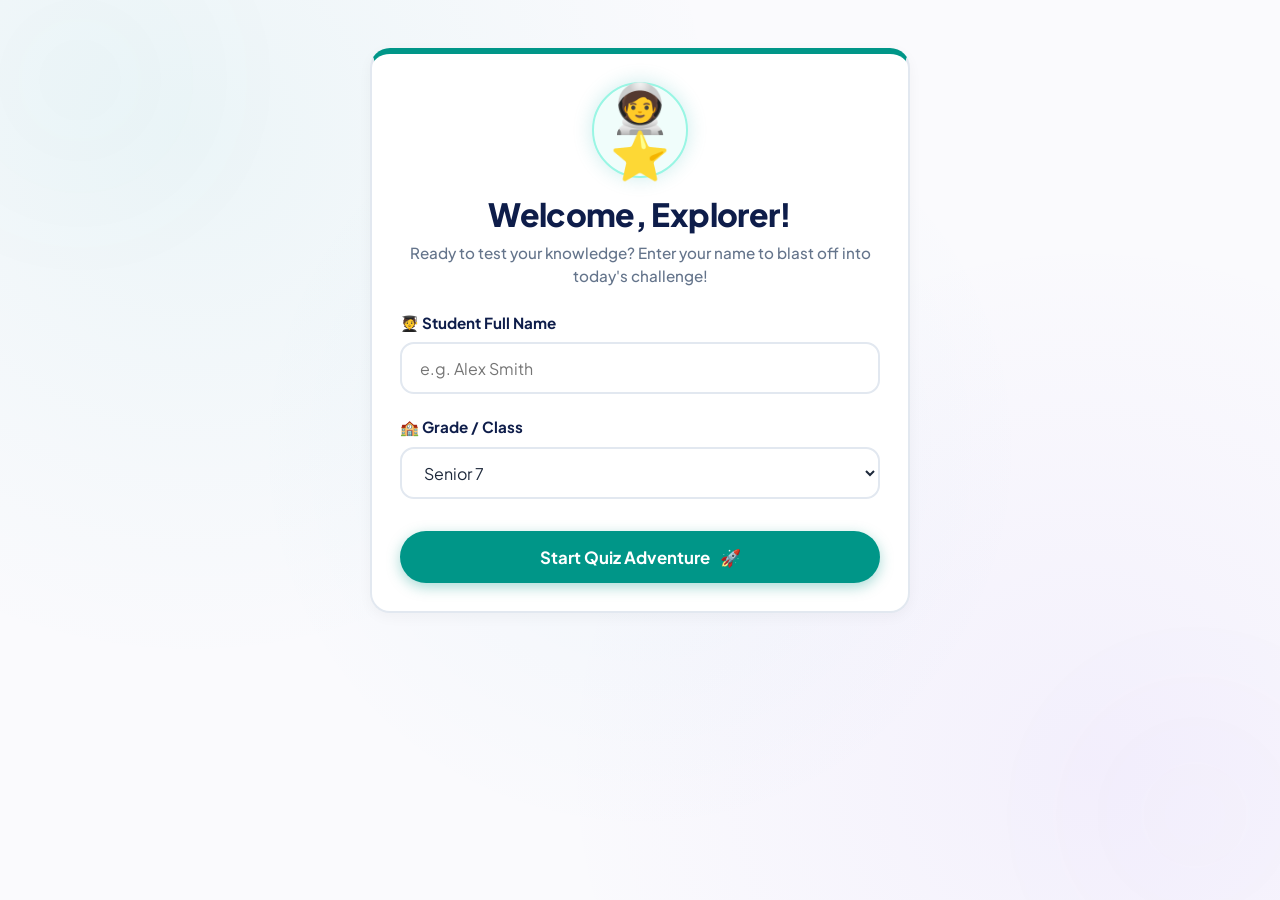
==== index.html @ 83d07d96 "first commit" ====
<!DOCTYPE html>
<html lang="en">
<head>
  <meta charset="UTF-8">
  <meta name="viewport" content="width=device-width, initial-scale=1.0">
  <title>Kids Quiz Platform</title>
  <!-- Stylesheets -->
  <link rel="stylesheet" href="css/main.css">
  <link rel="stylesheet" href="css/shell.css">
</head>
<body>
  <div class="app-wrapper">
    <!-- Student Info Header (Displays active student info) -->
    <header class="app-header student-header animate-pop" id="globalStudentHeader" style="display: none;">
      <div class="student-profile-badge">
        <span class="student-avatar-icon animate-bounce">🧑‍🚀</span>
        <div class="student-meta">
          <span class="student-name-text" id="headerStudentName">Student Explorer</span>
          <span class="student-class-badge" id="headerStudentGrade">Senior 7</span>
        </div>
      </div>
      <div class="header-right-meta">
        <span class="badge badge-primary" id="headerQuizStatus">🚀 Quiz Adventure Active</span>
      </div>
    </header>

    <!-- SCREEN 1: Registration Screen -->
    <section id="registrationScreen" class="screen active animate-pop">
      <div class="card welcome-card">
        <!-- Upgraded Animated Explorer Icon -->
        <div class="welcome-avatar-wrapper">
          <div class="welcome-avatar animate-pulse-glow">🧑‍🚀⭐</div>
        </div>
        <h1>Welcome, Explorer!</h1>
        <p>Ready to test your knowledge? Enter your name to blast off into today's challenge!</p>

        <form id="registrationForm">
          <div class="form-group">
            <label for="studentName" class="form-label">🧑‍🎓 Student Full Name</label>
            <input type="text" id="studentName" class="form-input" placeholder="e.g. Alex Smith" required autocomplete="off">
          </div>

          <div class="form-group">
            <label for="studentGrade" class="form-label">🏫 Grade / Class</label>
            <select id="studentGrade" class="form-select" required>
              <option value="Senior 7" selected>Senior 7</option>
            </select>
          </div>

          <button type="submit" class="btn btn-primary" style="width: 100%; margin-top: 10px;">
            <span>Start Quiz Adventure</span> 🚀
          </button>
        </form>
      </div>
    </section>

    <!-- SCREEN 2: Quiz Host Shell & Runner -->
    <section id="quizRunnerScreen" class="screen animate-pop">
      <div class="card quiz-shell-card">
        <div class="quiz-shell-topbar">
          <div class="student-info-badge">
            <span>👤</span>
            <span id="runnerStudentInfo">Alex (Grade 3)</span>
          </div>

          <div class="quiz-counter" id="runnerQuizCounter">
            Quiz 1 of 1
          </div>
        </div>

        <!-- Global Progress Bar -->
        <div class="progress-container">
          <div id="runnerProgressBar" class="progress-bar-fill"></div>
        </div>

        <!-- Dynamic Quiz iFrame -->
        <div class="iframe-container">
          <iframe id="quizFrame" class="quiz-iframe" title="Interactive Quiz Area"></iframe>
        </div>
      </div>
    </section>

    <!-- SCREEN 3: Celebration & Final Results -->
    <section id="completionScreen" class="screen animate-pop">
      <div class="card completion-card">
        <div class="trophy-icon animate-bounce">🏆</div>
        <h1>Fantastic Job!</h1>
        <p id="completionStudentName">You completed all quizzes successfully!</p>

        <div class="score-summary-box">
          <div class="score-big" id="finalScoreDisplay">10 / 10</div>
          <div style="font-weight: 800; color: var(--accent-green-dark);" id="finalPercentageDisplay">100% Score</div>

          <div class="breakdown-list" id="finalBreakdownList">
            <!-- Quiz breakdown items inserted dynamically -->
          </div>
        </div>

        <div class="completion-actions">
          <button id="nextStudentBtn" class="btn btn-primary">
            New Student / Start Over 🔄
          </button>
          <a href="admin.html" class="btn btn-outline">
            View All Results in Admin 📊
          </a>
        </div>
      </div>
    </section>
  </div>

  <!-- Core Platform Scripts -->
  <script src="config.js"></script>
  <script src="quizzes/manifest.js"></script>
  <script src="js/storage.js"></script>
  <script src="js/export.js"></script>
  <script src="js/shell.js"></script>
</body>
</html>
---- css/main.css ----
/* ==========================================================================
   Design System & UI Specification: Children's Tech Academy
   ========================================================================== */

@import url('https://fonts.googleapis.com/css2?family=Outfit:wght@400;500;600;700;800&family=Plus+Jakarta+Sans:wght@400;500;600;700;800&family=JetBrains+Mono:wght@500;700&display=swap');

:root {
  /* 1. Brand & Foundation Colors */
  --brand-primary: #0E1D4A;       /* Deep Space Navy */
  --brand-accent: #009688;        /* Teal / University Cyan */
  --brand-accent-hover: #00A896;
  --canvas-bg: #FAFAFD;           /* Main Application Canvas */
  --card-surface: #FFFFFF;        /* Default container surface */
  --border-standard: #E2E8F0;     /* Default neutral outline */
  --text-primary: #1E293B;        /* Slate-800 High-legibility */
  --text-muted: #64748B;          /* Slate-500 */

  /* 2. Semantic Step & Module Color Matrix */
  --module-01-accent: #0CA6A3;
  --module-01-bg: #F0FDFB;
  --module-01-border: #99F6E4;

  --module-02-accent: #0284C7;
  --module-02-bg: #F0F9FF;
  --module-02-border: #BAE6FD;

  --module-03-accent: #7C3AED;
  --module-03-bg: #F5F3FF;
  --module-03-border: #DDD6FE;

  --module-04-accent: #E11D48;
  --module-04-bg: #FFF1F2;
  --module-04-border: #FECDD3;

  --module-05-accent: #EA580C;
  --module-05-bg: #FFF7ED;
  --module-05-border: #FED7AA;

  --module-06-accent: #16A34A;
  --module-06-bg: #F0FDF4;
  --module-06-border: #BBF7D0;

  /* Aliases for core platform */
  --primary: var(--brand-accent);
  --primary-dark: #00796B;
  --primary-light: var(--module-01-bg);
  --secondary: var(--module-05-accent);
  --accent-green: var(--module-06-accent);
  --accent-green-dark: #15803D;
  --accent-coral: var(--module-04-accent);
  
  --shadow-sm: 0 2px 4px rgba(14, 29, 74, 0.04);
  --shadow-md: 0 4px 14px 0 rgba(0, 0, 0, 0.04);
  --shadow-lg: 0 8px 20px 0 rgba(0, 0, 0, 0.08);
  --shadow-card: 0 10px 25px -5px rgba(14, 29, 74, 0.06), 0 8px 10px -6px rgba(14, 29, 74, 0.04);
  
  --radius-sm: 8px;
  --radius-md: 14px;
  --radius-lg: 20px; /* 1.25rem per spec */
  --radius-full: 9999px;
  
  --font-family: 'Plus Jakarta Sans', 'Outfit', system-ui, -apple-system, sans-serif;
  --font-mono: 'JetBrains Mono', monospace;
}

* {
  box-sizing: border-box;
  margin: 0;
  padding: 0;
}

body {
  font-family: var(--font-family);
  background-color: var(--canvas-bg);
  background-image: 
    radial-gradient(circle at 15% 15%, rgba(12, 166, 163, 0.06) 0%, transparent 40%),
    radial-gradient(circle at 85% 85%, rgba(124, 58, 237, 0.05) 0%, transparent 40%),
    radial-gradient(circle at 50% 50%, rgba(2, 132, 199, 0.04) 0%, transparent 50%);
  color: var(--text-primary);
  min-height: 100vh;
  display: flex;
  flex-direction: column;
  line-height: 1.5;
  -webkit-font-smoothing: antialiased;
}

/* ==========================================================================
   Typography & Scale Hierarchy
   ========================================================================== */

h1, h2, h3, h4 {
  font-weight: 800;
  color: var(--brand-primary);
  letter-spacing: -0.02em;
}

h1 {
  font-size: 2rem; /* 32px per spec */
  line-height: 1.25;
}

h2 {
  font-size: 1.5rem; /* 24px per spec */
  font-weight: 700;
}

h3 {
  font-size: 1.125rem; /* 18px per spec */
  font-weight: 700;
}

p {
  color: var(--text-muted);
  font-size: 0.95rem; /* 15px per spec */
  font-weight: 500;
}

/* ==========================================================================
   Common Interactive Elements & Buttons
   ========================================================================== */

.btn {
  display: inline-flex;
  align-items: center;
  justify-content: center;
  gap: 10px;
  min-height: 52px;
  padding: 14px 28px;
  font-size: 1.05rem;
  font-weight: 700;
  border-radius: var(--radius-full);
  border: none;
  cursor: pointer;
  transition: transform 0.2s cubic-bezier(0.34, 1.56, 0.64, 1), box-shadow 0.2s ease, background-color 0.2s ease;
  user-select: none;
  text-decoration: none;
  font-family: inherit;
}

.btn:hover {
  transform: translateY(-2px);
}

.btn:active {
  transform: translateY(1px) scale(0.98);
}

.btn-primary {
  background: var(--brand-accent);
  color: #FFFFFF;
  box-shadow: 0 4px 14px rgba(0, 150, 136, 0.35);
}

.btn-primary:hover {
  background: var(--brand-accent-hover);
  box-shadow: 0 6px 20px rgba(0, 150, 136, 0.45);
}

.btn-secondary {
  background: var(--module-05-accent);
  color: #FFFFFF;
  box-shadow: 0 4px 14px rgba(234, 88, 12, 0.35);
}

.btn-secondary:hover {
  background: #C2410C;
}

.btn-success {
  background: var(--module-06-accent);
  color: #FFFFFF;
  box-shadow: 0 4px 14px rgba(22, 163, 74, 0.35);
}

.btn-success:hover {
  background: #15803D;
}

.btn-outline {
  background: #FFFFFF;
  border: 2px solid var(--border-standard);
  color: var(--text-primary);
  font-weight: 600;
}

.btn-outline:hover {
  background: var(--canvas-bg);
  border-color: var(--brand-accent);
  color: var(--brand-accent);
}

/* ==========================================================================
   Card & Container Layouts (per DESIGN_SYSTEM.md)
   ========================================================================== */

.card, .edu-card {
  background-color: var(--card-surface);
  border-radius: var(--radius-lg); /* 1.25rem / 20px */
  border: 2px solid var(--border-standard);
  box-shadow: 0 4px 14px 0 rgba(0, 0, 0, 0.04);
  padding: 1.75rem;
  position: relative;
  overflow: hidden;
  transition: transform 0.2s ease, box-shadow 0.2s ease, border-color 0.2s ease;
}

.card:hover, .edu-card:hover {
  box-shadow: 0 8px 24px 0 rgba(14, 29, 74, 0.08);
}

/* Step / Module Badges */
.badge {
  display: inline-flex;
  align-items: center;
  gap: 6px;
  padding: 6px 16px;
  border-radius: var(--radius-full);
  font-size: 0.9rem;
  font-weight: 800; /* ExtraBold */
  letter-spacing: 0.02em;
}

.badge-primary {
  background: var(--module-01-bg);
  color: var(--module-01-accent);
  border: 1px solid var(--module-01-border);
}

.badge-blue {
  background: var(--module-02-bg);
  color: var(--module-02-accent);
  border: 1px solid var(--module-02-border);
}

.badge-purple {
  background: var(--module-03-bg);
  color: var(--module-03-accent);
  border: 1px solid var(--module-03-border);
}

.badge-success {
  background: var(--module-06-bg);
  color: var(--module-06-accent);
  border: 1px solid var(--module-06-border);
}

/* ==========================================================================
   Form Controls
   ========================================================================== */

.form-group {
  display: flex;
  flex-direction: column;
  gap: 8px;
  margin-bottom: 22px;
  text-align: left;
}

.form-label {
  font-weight: 700;
  font-size: 0.95rem;
  color: var(--brand-primary);
}

.form-input, .form-select {
  width: 100%;
  min-height: 52px;
  padding: 12px 18px;
  border: 2px solid var(--border-standard);
  border-radius: var(--radius-md);
  font-size: 1rem;
  font-family: inherit;
  color: var(--text-primary);
  background-color: #FFFFFF;
  transition: border-color 0.2s, box-shadow 0.2s, background-color 0.2s;
}

.form-input:focus, .form-select:focus {
  outline: none;
  border-color: var(--brand-accent);
  background-color: #FFFFFF;
  box-shadow: 0 0 0 4px rgba(0, 150, 136, 0.15);
}

/* Code & Tech Values */
.tech-val {
  font-family: var(--font-mono);
  background: var(--canvas-bg);
  padding: 3px 8px;
  border-radius: var(--radius-sm);
  border: 1px solid var(--border-standard);
  font-size: 0.9em;
}

/* ==========================================================================
   Advanced Playful Animations & Micro-Interactions
   ========================================================================== */

@keyframes popIn {
  0% {
    opacity: 0;
    transform: scale(0.92) translateY(14px);
  }
  70% {
    transform: scale(1.02) translateY(-2px);
  }
  100% {
    opacity: 1;
    transform: scale(1) translateY(0);
  }
}

@keyframes bounceSlow {
  0%, 100% { transform: translateY(0); }
  50% { transform: translateY(-3px); }
}

@keyframes pulseGlow {
  0%, 100% {
    filter: drop-shadow(0 0 6px rgba(0, 150, 136, 0.25));
  }
  50% {
    filter: drop-shadow(0 0 12px rgba(2, 132, 199, 0.4));
  }
}

@keyframes floatGentle {
  0%, 100% { transform: translateY(0); }
  50% { transform: translateY(-3px); }
}

@keyframes shimmer {
  0% { background-position: -200% 0; }
  100% { background-position: 200% 0; }
}

.animate-pop {
  animation: popIn 0.35s ease-out forwards;
}

.animate-bounce,
.animate-pulse-glow,
.animate-float {
  animation: none !important;
  transform: none !important;
}

/* Static clean background styling */
body::before, body::after {
  content: "";
  position: fixed;
  border-radius: 50%;
  pointer-events: none;
  z-index: -1;
  opacity: 0.25;
  filter: blur(80px);
}

body::before {
  width: 320px;
  height: 320px;
  top: -80px;
  left: -80px;
  background: radial-gradient(circle, rgba(12, 166, 163, 0.2) 0%, transparent 70%);
}

body::after {
  width: 350px;
  height: 350px;
  bottom: -90px;
  right: -90px;
  background: radial-gradient(circle, rgba(124, 58, 237, 0.15) 0%, transparent 70%);
}

/* Accessibility - Reduced Motion */
@media (prefers-reduced-motion: reduce) {
  * {
    animation-duration: 0.01ms !important;
    transition-duration: 0.01ms !important;
  }
  body::before, body::after {
    display: none;
  }
}
---- css/shell.css ----
/* ==========================================================================
   Shell Layout & Multi-Screen Container
   ========================================================================== */

.app-wrapper {
  max-width: 960px;
  width: 94%;
  margin: 28px auto;
  flex: 1;
  display: flex;
  flex-direction: column;
}

.app-header {
  display: flex;
  justify-content: space-between;
  align-items: center;
  margin-bottom: 24px;
  padding: 14px 22px;
  background: #FFFFFF;
  border-radius: var(--radius-lg);
  border: 2px solid var(--border-standard);
  box-shadow: var(--shadow-sm);
}

/* Student-only Top Data Header */
.student-header {
  background: #FFFFFF;
  border: 2px solid var(--module-01-border);
  border-left: 6px solid var(--brand-accent);
}

.student-profile-badge {
  display: flex;
  align-items: center;
  gap: 14px;
}

.student-avatar-icon {
  width: 44px;
  height: 44px;
  border-radius: 50%;
  background: var(--module-01-bg);
  border: 1px solid var(--module-01-border);
  display: flex;
  align-items: center;
  justify-content: center;
  font-size: 1.5rem;
}

.student-meta {
  display: flex;
  flex-direction: column;
  text-align: left;
}

.student-name-text {
  font-size: 1.2rem;
  font-weight: 800;
  color: var(--brand-primary);
  line-height: 1.2;
}

.student-class-badge {
  font-size: 0.85rem;
  font-weight: 700;
  color: var(--brand-accent);
  text-transform: uppercase;
  letter-spacing: 0.05em;
}

.admin-link {
  color: var(--text-primary);
  text-decoration: none;
  font-weight: 700;
  font-size: 0.9rem;
  padding: 8px 18px;
  background: var(--canvas-bg);
  border: 1px solid var(--border-standard);
  border-radius: var(--radius-full);
  transition: all 0.2s ease;
}

.admin-link:hover {
  background: var(--module-01-bg);
  border-color: var(--module-01-accent);
  color: var(--module-01-accent);
}

/* Screens */
.screen {
  display: none;
  width: 100%;
}

.screen.active {
  display: block;
}

/* ==========================================================================
   Screen 1: Welcome & Registration
   ========================================================================== */

.welcome-card {
  text-align: center;
  max-width: 540px;
  margin: 20px auto;
  border-top: 6px solid var(--brand-accent);
}

.welcome-avatar-wrapper {
  display: inline-flex;
  align-items: center;
  justify-content: center;
  width: 96px;
  height: 96px;
  border-radius: 50%;
  background: var(--module-01-bg);
  border: 2px solid var(--module-01-border);
  margin: 0 auto 16px;
  box-shadow: 0 0 20px rgba(12, 166, 163, 0.2);
}

.welcome-avatar {
  font-size: 3rem;
  line-height: 1;
  display: inline-block;
}

.welcome-card h1 {
  margin-bottom: 8px;
}

.welcome-card p {
  margin-bottom: 24px;
}

/* ==========================================================================
   Screen 2: Quiz Host Frame & Progress Header
   ========================================================================== */

.quiz-shell-card {
  padding: 0;
  display: flex;
  flex-direction: column;
  height: 660px;
  min-height: 600px;
  border: 2px solid var(--border-standard);
}

.quiz-shell-topbar {
  padding: 16px 24px;
  background: #FFFFFF;
  border-bottom: 2px solid var(--border-standard);
  display: flex;
  justify-content: space-between;
  align-items: center;
  flex-wrap: wrap;
  gap: 12px;
}

.student-info-badge {
  display: flex;
  align-items: center;
  gap: 8px;
  font-weight: 700;
  font-size: 0.95rem;
  color: var(--brand-primary);
  background: var(--module-02-bg);
  border: 1px solid var(--module-02-border);
  padding: 6px 16px;
  border-radius: var(--radius-full);
}

.quiz-counter {
  font-size: 0.95rem;
  font-weight: 800;
  color: var(--brand-primary);
}

.progress-container {
  width: 100%;
  height: 8px;
  background: var(--border-standard);
  overflow: hidden;
}

.progress-bar-fill {
  height: 100%;
  background: linear-gradient(90deg, var(--module-01-accent) 0%, var(--module-02-accent) 100%);
  width: 0%;
  transition: width 0.4s cubic-bezier(0.4, 0, 0.2, 1);
}

.iframe-container {
  flex: 1;
  width: 100%;
  height: 100%;
  position: relative;
  background: var(--canvas-bg);
}

.quiz-iframe {
  width: 100%;
  height: 100%;
  border: none;
  display: block;
}

/* ==========================================================================
   Screen 3: Completion & Results
   ========================================================================== */

.completion-card {
  text-align: center;
  max-width: 620px;
  margin: 20px auto;
  border-top: 6px solid var(--module-06-accent);
}

.trophy-icon {
  font-size: 4.5rem;
  margin-bottom: 12px;
  display: inline-block;
}

.score-summary-box {
  background: var(--module-01-bg);
  border: 2px solid var(--module-01-border);
  border-radius: var(--radius-lg);
  padding: 24px;
  margin: 24px 0;
}

.score-big {
  font-size: 3.2rem;
  font-weight: 900;
  color: var(--brand-primary);
  line-height: 1;
  margin-bottom: 6px;
  font-family: var(--font-mono);
}

.breakdown-list {
  text-align: left;
  margin-top: 18px;
  display: flex;
  flex-direction: column;
  gap: 10px;
}

.breakdown-item {
  display: flex;
  justify-content: space-between;
  align-items: center;
  padding: 10px 16px;
  background: #FFFFFF;
  border: 1px solid var(--module-01-border);
  border-radius: var(--radius-md);
  font-size: 0.95rem;
}

.completion-actions {
  display: flex;
  justify-content: center;
  gap: 16px;
  margin-top: 24px;
  flex-wrap: wrap;
}
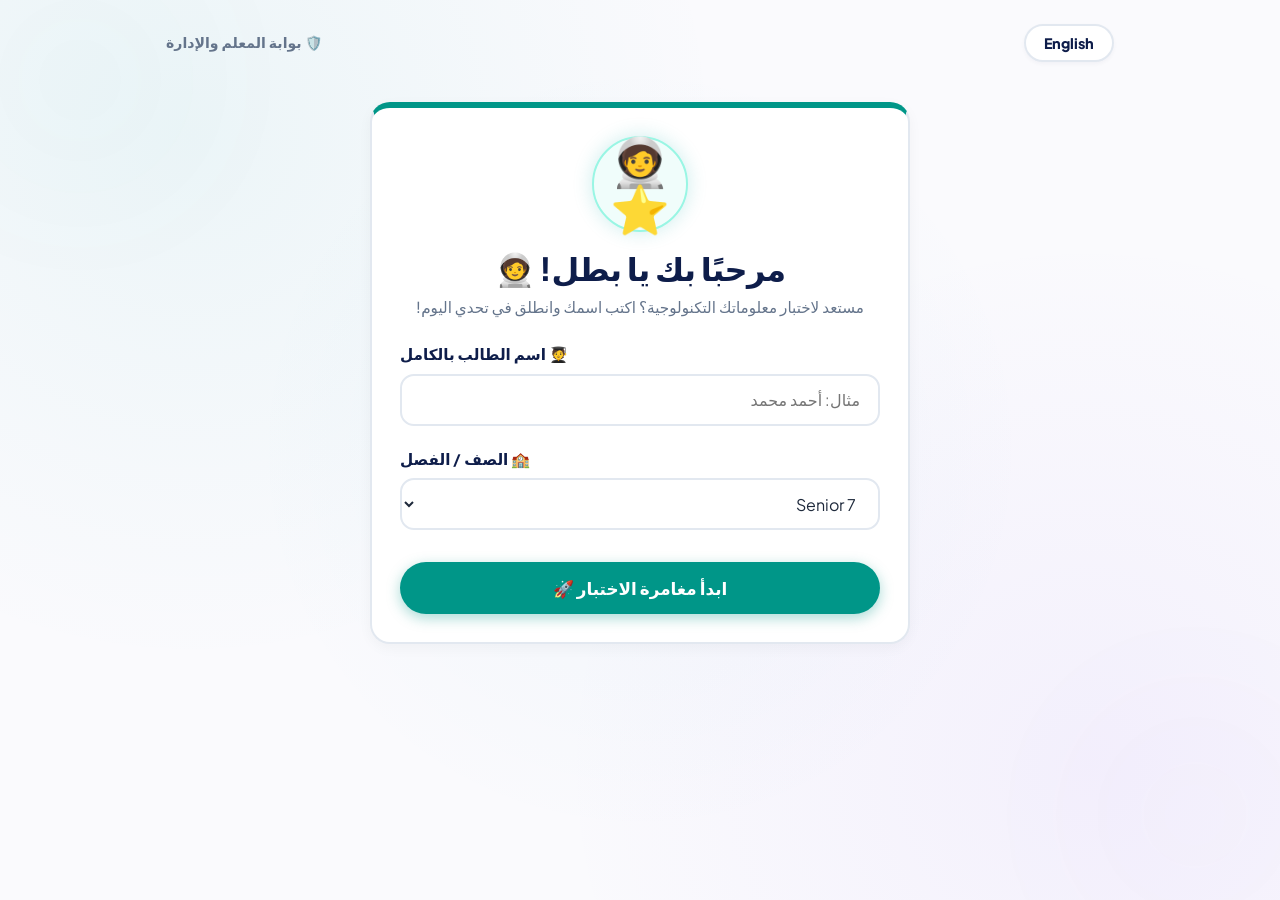
==== commit 14cac696: "feat(i18n): Implement bilingual support for Arabic and English across quizzes - Added centralized i1" ====
--- a/index.html
+++ b/index.html
@@ -1,5 +1,5 @@
 <!DOCTYPE html>
-<html lang="en">
+<html lang="ar" dir="rtl">
 <head>
   <meta charset="UTF-8">
   <meta name="viewport" content="width=device-width, initial-scale=1.0">
@@ -10,6 +10,16 @@
 </head>
 <body>
   <div class="app-wrapper">
+    <!-- Utility Bar: Language Switcher & Admin Link -->
+    <div class="utility-bar">
+      <button type="button" id="langSwitchBtn" class="lang-switcher-btn">
+        English
+      </button>
+      <a href="admin.html" class="admin-link-inline" data-i18n="common.teacherPortal">
+        🛡️ Teacher Portal
+      </a>
+    </div>
+
     <!-- Student Info Header (Displays active student info) -->
     <header class="app-header student-header animate-pop" id="globalStudentHeader" style="display: none;">
       <div class="student-profile-badge">
@@ -20,7 +30,7 @@
         </div>
       </div>
       <div class="header-right-meta">
-        <span class="badge badge-primary" id="headerQuizStatus">🚀 Quiz Adventure Active</span>
+        <span class="badge badge-primary" id="headerQuizStatus" data-i18n="runner.activeStatus">🚀 Quiz Adventure Active</span>
       </div>
     </header>
 
@@ -31,24 +41,24 @@
         <div class="welcome-avatar-wrapper">
           <div class="welcome-avatar animate-pulse-glow">🧑‍🚀⭐</div>
         </div>
-        <h1>Welcome, Explorer!</h1>
-        <p>Ready to test your knowledge? Enter your name to blast off into today's challenge!</p>
+        <h1 data-i18n="registration.welcomeTitle">Welcome, Explorer! 🧑‍🚀</h1>
+        <p data-i18n="registration.welcomeSubtitle">Ready to test your tech knowledge? Enter your name to blast off into today's challenge!</p>
 
         <form id="registrationForm">
           <div class="form-group">
-            <label for="studentName" class="form-label">🧑‍🎓 Student Full Name</label>
-            <input type="text" id="studentName" class="form-input" placeholder="e.g. Alex Smith" required autocomplete="off">
+            <label for="studentName" class="form-label" data-i18n="registration.nameLabel">🧑‍🎓 Student Full Name</label>
+            <input type="text" id="studentName" class="form-input" data-i18n-placeholder="registration.namePlaceholder" placeholder="e.g. Alex Smith" required autocomplete="off">
           </div>
 
           <div class="form-group">
-            <label for="studentGrade" class="form-label">🏫 Grade / Class</label>
+            <label for="studentGrade" class="form-label" data-i18n="registration.gradeLabel">🏫 Grade / Class</label>
             <select id="studentGrade" class="form-select" required>
               <option value="Senior 7" selected>Senior 7</option>
             </select>
           </div>
 
           <button type="submit" class="btn btn-primary" style="width: 100%; margin-top: 10px;">
-            <span>Start Quiz Adventure</span> 🚀
+            <span data-i18n="registration.startBtn">Start Quiz Adventure 🚀</span>
           </button>
         </form>
       </div>
@@ -60,7 +70,7 @@
         <div class="quiz-shell-topbar">
           <div class="student-info-badge">
             <span>👤</span>
-            <span id="runnerStudentInfo">Alex (Grade 3)</span>
+            <span id="runnerStudentInfo">Alex (Senior 7)</span>
           </div>
 
           <div class="quiz-counter" id="runnerQuizCounter">
@@ -84,11 +94,11 @@
     <section id="completionScreen" class="screen animate-pop">
       <div class="card completion-card">
         <div class="trophy-icon animate-bounce">🏆</div>
-        <h1>Fantastic Job!</h1>
-        <p id="completionStudentName">You completed all quizzes successfully!</p>
+        <h1 data-i18n="completion.congratsTitle">Fantastic Job! 🏆</h1>
+        <p id="completionStudentName" data-i18n="completion.congratsSubtitle">You completed all quizzes successfully!</p>
 
         <div class="score-summary-box">
-          <div class="score-big" id="finalScoreDisplay">10 / 10</div>
+          <div class="score-big" id="finalScoreDisplay">9 / 9</div>
           <div style="font-weight: 800; color: var(--accent-green-dark);" id="finalPercentageDisplay">100% Score</div>
 
           <div class="breakdown-list" id="finalBreakdownList">
@@ -97,10 +107,10 @@
         </div>
 
         <div class="completion-actions">
-          <button id="nextStudentBtn" class="btn btn-primary">
+          <button id="nextStudentBtn" class="btn btn-primary" data-i18n="common.nextStudent">
             New Student / Start Over 🔄
           </button>
-          <a href="admin.html" class="btn btn-outline">
+          <a href="admin.html" class="btn btn-outline" data-i18n="common.viewAdminResults">
             View All Results in Admin 📊
           </a>
         </div>
@@ -110,6 +120,7 @@
 
   <!-- Core Platform Scripts -->
   <script src="config.js"></script>
+  <script src="js/i18n.js"></script>
   <script src="quizzes/manifest.js"></script>
   <script src="js/storage.js"></script>
   <script src="js/export.js"></script>
--- a/css/shell.css
+++ b/css/shell.css
@@ -5,22 +5,55 @@
 .app-wrapper {
   max-width: 960px;
   width: 94%;
-  margin: 28px auto;
+  margin: 20px auto;
   flex: 1;
   display: flex;
   flex-direction: column;
 }
 
-.app-header {
+/* Utility Bar (Language Toggle & Admin Link) */
+.utility-bar {
   display: flex;
   justify-content: space-between;
   align-items: center;
-  margin-bottom: 24px;
-  padding: 14px 22px;
+  margin-bottom: 16px;
+  padding: 4px 6px;
+}
+
+.lang-switcher-btn {
   background: #FFFFFF;
-  border-radius: var(--radius-lg);
   border: 2px solid var(--border-standard);
+  color: var(--brand-primary);
+  font-family: var(--font-primary);
+  font-weight: 800;
+  font-size: 0.9rem;
+  padding: 8px 18px;
+  border-radius: 9999px;
+  cursor: pointer;
   box-shadow: var(--shadow-sm);
+  transition: all 0.2s ease;
+  display: inline-flex;
+  align-items: center;
+  gap: 6px;
+}
+
+.lang-switcher-btn:hover {
+  border-color: var(--brand-accent);
+  color: var(--brand-accent);
+  background: var(--module-01-bg);
+  transform: translateY(-1px);
+}
+
+.admin-link-inline {
+  color: var(--text-muted);
+  font-weight: 700;
+  font-size: 0.88rem;
+  text-decoration: none;
+  transition: color 0.2s ease;
+}
+
+.admin-link-inline:hover {
+  color: var(--brand-primary);
 }
 
 /* Student-only Top Data Header */
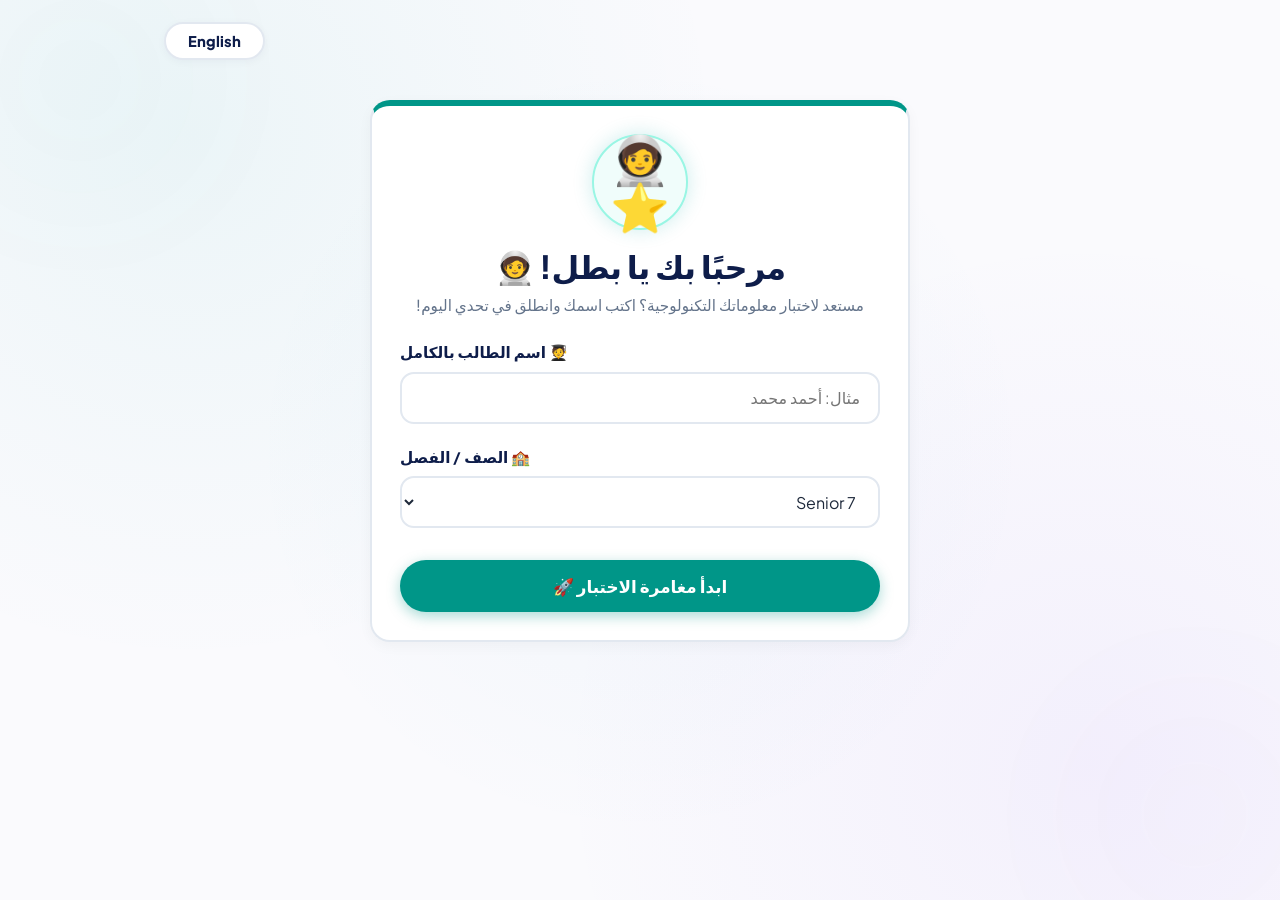
==== commit 9bfb1b90: "feat(i18n): Enhance language support and UI adjustments across quizzes" ====
--- a/index.html
+++ b/index.html
@@ -10,27 +10,26 @@
 </head>
 <body>
   <div class="app-wrapper">
-    <!-- Utility Bar: Language Switcher & Admin Link -->
+    <!-- Clean Top Utility Bar (Language Toggle Only) -->
     <div class="utility-bar">
       <button type="button" id="langSwitchBtn" class="lang-switcher-btn">
         English
       </button>
-      <a href="admin.html" class="admin-link-inline" data-i18n="common.teacherPortal">
-        🛡️ Teacher Portal
-      </a>
     </div>
 
-    <!-- Student Info Header (Displays active student info) -->
+    <!-- Enhanced Student Info Header (Displays active student info) -->
     <header class="app-header student-header animate-pop" id="globalStudentHeader" style="display: none;">
       <div class="student-profile-badge">
-        <span class="student-avatar-icon animate-bounce">🧑‍🚀</span>
+        <div class="student-avatar-icon-wrapper">
+          <span class="student-avatar-icon">🧑‍🚀</span>
+        </div>
         <div class="student-meta">
           <span class="student-name-text" id="headerStudentName">Student Explorer</span>
           <span class="student-class-badge" id="headerStudentGrade">Senior 7</span>
         </div>
       </div>
       <div class="header-right-meta">
-        <span class="badge badge-primary" id="headerQuizStatus" data-i18n="runner.activeStatus">🚀 Quiz Adventure Active</span>
+        <span class="badge badge-primary status-pulse-badge" id="headerQuizStatus" data-i18n="runner.activeStatus">🚀 Quiz Adventure Active</span>
       </div>
     </header>
 
--- a/css/shell.css
+++ b/css/shell.css
@@ -14,92 +14,109 @@
 /* Utility Bar (Language Toggle & Admin Link) */
 .utility-bar {
   display: flex;
-  justify-content: space-between;
-  align-items: center;
-  margin-bottom: 16px;
-  padding: 4px 6px;
+  justify-content: flex-end;
+  align-items: center;
+  margin-bottom: 18px;
+  padding: 2px 4px;
 }
 
 .lang-switcher-btn {
   background: #FFFFFF;
   border: 2px solid var(--border-standard);
   color: var(--brand-primary);
-  font-family: var(--font-primary);
-  font-weight: 800;
-  font-size: 0.9rem;
-  padding: 8px 18px;
+  font-family: inherit;
+  font-weight: 800;
+  font-size: 0.92rem;
+  padding: 8px 22px;
   border-radius: 9999px;
   cursor: pointer;
-  box-shadow: var(--shadow-sm);
-  transition: all 0.2s ease;
+  box-shadow: 0 2px 8px rgba(14, 29, 74, 0.04);
+  transition: all 0.2s cubic-bezier(0.34, 1.56, 0.64, 1);
   display: inline-flex;
   align-items: center;
-  gap: 6px;
+  gap: 8px;
 }
 
 .lang-switcher-btn:hover {
   border-color: var(--brand-accent);
   color: var(--brand-accent);
   background: var(--module-01-bg);
-  transform: translateY(-1px);
-}
-
-.admin-link-inline {
-  color: var(--text-muted);
-  font-weight: 700;
-  font-size: 0.88rem;
-  text-decoration: none;
-  transition: color 0.2s ease;
-}
-
-.admin-link-inline:hover {
-  color: var(--brand-primary);
+  transform: translateY(-2px);
+  box-shadow: 0 4px 14px rgba(12, 166, 163, 0.18);
 }
 
 /* Student-only Top Data Header */
 .student-header {
   background: #FFFFFF;
+  border: 2px solid var(--border-standard);
+  border-radius: 20px;
+  box-shadow: 0 6px 20px rgba(14, 29, 74, 0.05);
+  padding: 16px 24px;
+  margin-bottom: 24px;
+  display: flex;
+  justify-content: space-between;
+  align-items: center;
+}
+
+[dir="rtl"] .student-header {
+  border-right: 6px solid var(--brand-accent);
+}
+
+[dir="ltr"] .student-header {
+  border-left: 6px solid var(--brand-accent);
+}
+
+.student-profile-badge {
+  display: flex;
+  align-items: center;
+  gap: 16px;
+}
+
+.student-avatar-icon-wrapper {
+  width: 50px;
+  height: 50px;
+  border-radius: 16px;
+  background: var(--module-01-bg);
   border: 2px solid var(--module-01-border);
-  border-left: 6px solid var(--brand-accent);
-}
-
-.student-profile-badge {
-  display: flex;
-  align-items: center;
-  gap: 14px;
+  display: flex;
+  align-items: center;
+  justify-content: center;
+  box-shadow: 0 4px 10px rgba(12, 166, 163, 0.15);
 }
 
 .student-avatar-icon {
-  width: 44px;
-  height: 44px;
-  border-radius: 50%;
-  background: var(--module-01-bg);
+  font-size: 1.8rem;
+  line-height: 1;
+}
+
+.student-meta {
+  display: flex;
+  flex-direction: column;
+}
+
+.student-name-text {
+  font-size: 1.25rem;
+  font-weight: 800;
+  color: var(--brand-primary);
+  line-height: 1.2;
+}
+
+.student-class-badge {
+  font-size: 0.82rem;
+  font-weight: 800;
+  color: var(--brand-accent);
+  letter-spacing: 0.05em;
+  margin-top: 2px;
+}
+
+.status-pulse-badge {
+  font-size: 0.88rem;
+  font-weight: 800;
+  padding: 8px 18px;
+  border-radius: 9999px;
+  background: var(--module-01-bg);
+  color: var(--brand-accent);
   border: 1px solid var(--module-01-border);
-  display: flex;
-  align-items: center;
-  justify-content: center;
-  font-size: 1.5rem;
-}
-
-.student-meta {
-  display: flex;
-  flex-direction: column;
-  text-align: left;
-}
-
-.student-name-text {
-  font-size: 1.2rem;
-  font-weight: 800;
-  color: var(--brand-primary);
-  line-height: 1.2;
-}
-
-.student-class-badge {
-  font-size: 0.85rem;
-  font-weight: 700;
-  color: var(--brand-accent);
-  text-transform: uppercase;
-  letter-spacing: 0.05em;
 }
 
 .admin-link {
